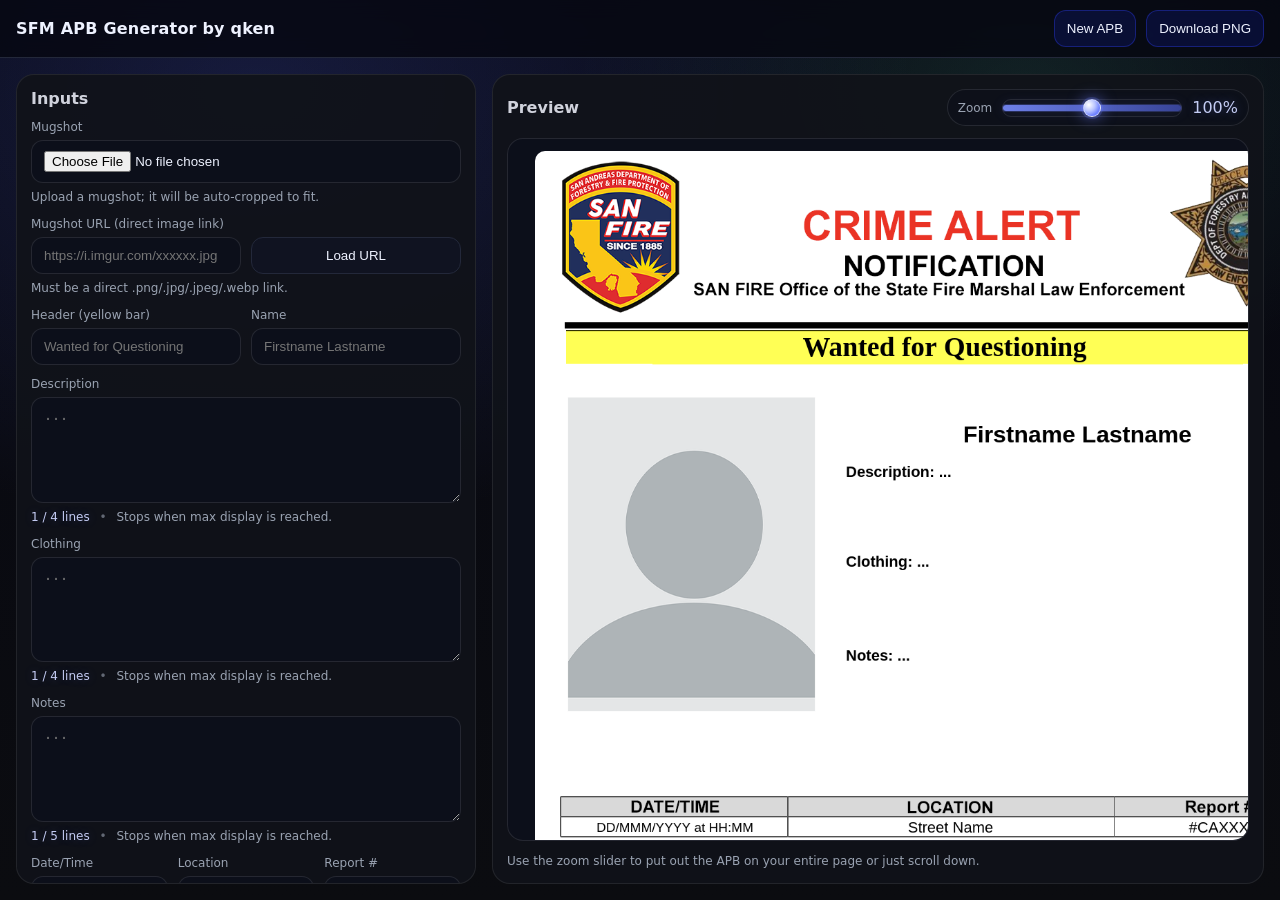
==== index.html @ f401be26 "Add files via upload" ====
<!-- index.html (FULL) — uses .previewViewport for its own scrollbar -->
<!doctype html>
<html lang="en">
<head>
  <meta charset="utf-8" />
  <meta name="viewport" content="width=device-width, initial-scale=1" />
  <title>SFM APB Generator</title>
  <script type="module" crossorigin src="./assets/index-BNcZcpfe.js"></script>
  <link rel="stylesheet" crossorigin href="./assets/index-CXbyHeMy.css">
</head>
<body>
  <header class="topbar">
    <div class="brand">SFM APB Generator
      <span class="credit">by qken</span>
    </div>
    <div class="actions">
      <button id="btnClear" class="btn">New APB</button>
      <button id="btnDownload" class="btn btn-primary">Download PNG</button>
    </div>
  </header>

  <div class="mobileTabs">
    <button class="tabBtn is-active" data-tab="inputs">Inputs</button>
    <button class="tabBtn" data-tab="preview">Preview</button>
  </div>

  <main class="grid">
    <section class="panel" id="panelInputs">
      <h2 style="margin-bottom:12px;">Inputs</h2>

      <div class="field">
        <label>Mugshot</label>
        <input id="mugshot" type="file" accept="image/*" />
        <div class="hint">Upload a mugshot; it will be auto-cropped to fit.</div>
      </div>

      <div class="field">
        <label>Mugshot URL (direct image link)</label>
        <div class="row2">
          <input id="mugshotUrl" type="url" placeholder="https://i.imgur.com/xxxxxx.jpg" />
          <button id="btnLoadMugshotUrl" class="btn" type="button">Load URL</button>
        </div>
        <div class="hint">Must be a direct .png/.jpg/.jpeg/.webp link.</div>
      </div>

      <div class="row2">
        <div class="field">
          <label>Header (yellow bar)</label>
          <input id="headerText" type="text" placeholder="Wanted for Questioning" />
        </div>
        <div class="field">
          <label>Name</label>
          <input id="name" type="text" placeholder="Firstname Lastname" />
        </div>
      </div>

      <div class="field">
        <label>Description</label>
        <textarea id="description" rows="5" placeholder="..."></textarea>
        <div class="hint">
          <span id="countDescription" class="counter">0 / 0 lines</span>
          <span class="dot">•</span>
          Stops when max display is reached.
        </div>
      </div>

      <div class="field">
        <label>Clothing</label>
        <textarea id="clothing" rows="5" placeholder="..."></textarea>
        <div class="hint">
          <span id="countClothing" class="counter">0 / 0 lines</span>
          <span class="dot">•</span>
          Stops when max display is reached.
        </div>
      </div>

      <div class="field">
        <label>Notes</label>
        <textarea id="notes" rows="5" placeholder="..."></textarea>
        <div class="hint">
          <span id="countNotes" class="counter">0 / 0 lines</span>
          <span class="dot">•</span>
          Stops when max display is reached.
        </div>
      </div>

      <div class="row3">
        <div class="field">
          <label>Date/Time</label>
          <input id="dateTime" type="text" placeholder="DD/MMM/YYYY at HH:MM" />
        </div>
        <div class="field">
          <label>Location</label>
          <input id="location" type="text" placeholder="Street Name" />
        </div>
        <div class="field">
          <label>Report #</label>
          <input id="reportNo" type="text" placeholder="#CAXXX" />
        </div>
      </div>

      <div class="field">
        <label>Summary paragraph</label>
        <textarea id="summary" rows="6" placeholder="..."></textarea>
      </div>

      <div class="field">
        <label>Contact line</label>
        <input id="contactLine" type="text" placeholder="Contact Deputy Fire Marshal Firstname Lastname at: address@fire.sa.gov" />
      </div>

      <div class="row3">
        <div class="field">
          <label>Prepared by</label>
          <input id="preparedBy" type="text" placeholder="DFM#XXXXXX" />
        </div>
        <div class="field">
          <label>Footer date</label>
          <input id="footerDate" type="text" placeholder="DD/MMM/YYYY" />
        </div>
        <div class="field">
          <label>Footer report #</label>
          <input id="footerReport" type="text" placeholder="XXXX" />
        </div>
      </div>
    </section>

    <section class="preview" id="panelPreview">
      <div class="previewHead">
        <h2>Preview</h2>
        <div class="zoomWrap">
          <span class="zoomLabelStatic">Zoom</span>
          <input id="zoom" type="range" min="40" max="160" step="5" value="100" />
          <span id="zoomLabel" class="zoomLabel">100%</span>
        </div>
      </div>

      <!-- ✅ Separate scrollable viewport for the canvas -->
      <div class="previewViewport" id="canvasWrap" aria-label="Preview viewport (scroll to pan)">
        <div class="stage" id="stage">
          <canvas id="canvas" width="1187" height="1593"></canvas>
        </div>
      </div>

      <div class="hint">Use the zoom slider to put out the APB on your entire page or just scroll down.</div>
    </section>
  </main>
</body>
</html>
---- assets/index-CXbyHeMy.css ----
*{box-sizing:border-box}:root{--bg:#0b0c10;--panel:#11131aeb;--muted:#9aa3b2;--text:#eef2ff;--border:#23283a;--radius:18px;--radius-sm:12px;--gap:16px;--pad:14px;--topbar-h:58px;--viewer-base:820px}html,body{height:100%}body{color:var(--text);background:radial-gradient(1200px 800px at 20% 10%,#5a6eff2e,#0000 55%),radial-gradient(900px 600px at 80% 10%,#6effc81a,#0000 50%),linear-gradient(#070812,#0b0c10);margin:0;font-family:system-ui,-apple-system,Segoe UI,Roboto,Helvetica,Arial,sans-serif}.topbar{z-index:10;border-bottom:1px solid var(--border);-webkit-backdrop-filter:blur(10px);backdrop-filter:blur(10px);height:var(--topbar-h);background:#070812d1;justify-content:space-between;align-items:center;padding:12px 16px;display:flex;position:sticky;top:0}.brand{letter-spacing:.2px;font-weight:800}.actions{gap:10px;display:flex}.btn{border:1px solid var(--border);color:var(--text);cursor:pointer;-webkit-user-select:none;user-select:none;background:#101322e6;border-radius:12px;padding:10px 12px;transition:transform 80ms,background .15s,border-color .15s,box-shadow .15s}.btn:hover{border-color:#6e7eff59;transform:translateY(-1px);box-shadow:0 0 0 3px #6e7eff1a}.btn-primary{background:#1b2bff24;border-color:#3344ff59}.mobileTabs{gap:10px;padding:12px 16px 0;display:none}.tabBtn{border:1px solid var(--border);color:var(--text);cursor:pointer;background:#1013228c;border-radius:999px;flex:1;padding:10px 12px;font-weight:700}.tabBtn.is-active{border-color:#6e7eff73;box-shadow:0 0 0 3px #6e7eff1f}.grid{gap:var(--gap);padding:var(--gap);grid-template-columns:minmax(320px,460px) minmax(0,1fr);align-items:start;display:grid}.panel,.preview{background:var(--panel);border-radius:var(--radius);padding:var(--pad);border:1px solid #ffffff14;min-width:0}.panel{top:calc(var(--topbar-h) + var(--gap));max-height:calc(100vh - var(--topbar-h) - (var(--gap)*2));position:sticky;overflow:auto}h2{color:#f2f5ffd9;margin:0;font-size:16px}.field{flex-direction:column;gap:6px;margin-bottom:12px;display:flex}label{color:var(--muted);font-size:12px}input,textarea{border-radius:var(--radius-sm);width:100%;color:var(--text);background:#0c0f1a;border:1px solid #ffffff1a;outline:none;padding:10px 12px;transition:border-color .15s,box-shadow .15s}input:focus,textarea:focus{border-color:#6e7eff8c;box-shadow:0 0 0 3px #6e7eff1f}textarea{resize:vertical;min-height:96px;line-height:1.25}.row2{grid-template-columns:1fr 1fr;gap:10px;display:grid}.row3{grid-template-columns:1fr 1fr 1fr;gap:10px;display:grid}.hint{color:var(--muted);font-size:12px;line-height:1.35}.counter{font-variant-numeric:tabular-nums;color:#cdd6fff2;text-shadow:0 0 10px #6e7eff40}.dot{opacity:.6;margin:0 6px}.preview{top:calc(var(--topbar-h) + var(--gap));height:calc(100vh - var(--topbar-h) - (var(--gap)*2));flex-direction:column;gap:12px;display:flex;position:sticky;overflow:hidden}.previewHead{justify-content:space-between;align-items:center;gap:12px;display:flex}.zoomWrap{background:#0c0f1a8c;border:1px solid #ffffff1a;border-radius:999px;align-items:center;gap:10px;padding:8px 10px;display:flex}.zoomLabelStatic{color:var(--muted);font-size:12px}.zoomLabel{font-variant-numeric:tabular-nums;color:#cdd6fff2;text-shadow:0 0 10px #6e7eff59;text-align:right;min-width:44px}#zoom{appearance:none;background:0 0;width:180px;height:18px;margin:0;padding:0}#zoom::-webkit-slider-runnable-track{background:linear-gradient(90deg,#788cffe6,#5a6eff8c);border-radius:999px;height:6px;box-shadow:0 0 0 1px #6e7eff40,0 0 14px #6e7eff33}#zoom::-moz-range-track{background:linear-gradient(90deg,#788cffe6,#5a6eff8c);border-radius:999px;height:6px;box-shadow:0 0 0 1px #6e7eff40,0 0 14px #6e7eff33}#zoom::-webkit-slider-thumb{appearance:none;background:radial-gradient(circle at 30% 30%,#fff,#b9c4ff 40%,#6f82ff 70%);border:1px solid #ffffff8c;border-radius:50%;width:18px;height:18px;margin-top:-6px;transition:transform .15s;box-shadow:0 0 0 2px #6e7eff38,0 0 16px #6e7effbf}#zoom::-webkit-slider-thumb:hover{transform:scale(1.1)}#zoom::-moz-range-thumb{background:radial-gradient(circle at 30% 30%,#fff,#b9c4ff 40%,#6f82ff 70%);border:1px solid #ffffff8c;border-radius:50%;width:18px;height:18px;box-shadow:0 0 0 2px #6e7eff38,0 0 16px #6e7effbf}.previewViewport{--zoom:1;overscroll-behavior:contain;scrollbar-gutter:stable both-edges;background:#0c0f1a;border:1px solid #ffffff1a;border-radius:16px;flex:1;min-height:240px;padding:12px;overflow:auto}.previewViewport .stage{width:max-content;margin:0 auto}.previewViewport canvas{width:calc(var(--viewer-base)*var(--zoom));border-radius:10px;height:auto;display:block}@media (max-width:1100px){.mobileTabs{display:flex}.grid{grid-template-columns:1fr;padding-top:10px}.panel{max-height:none;position:static;overflow:visible}.preview{height:auto;position:static;overflow:visible}.previewViewport{flex:none;height:70vh}}@media (max-width:620px){.row3,.row2{grid-template-columns:1fr}#zoom{width:140px}}.appFooter{text-align:center;color:#ffffff73;padding:12px 0 18px;font-size:12px}.appFooter strong{color:#cdd6ffd9}#btnClear{background:#1b2bff24;border-color:#3344ff59}#btnClear:hover{border-color:#ff787873;box-shadow:0 0 0 3px #ff78781f}
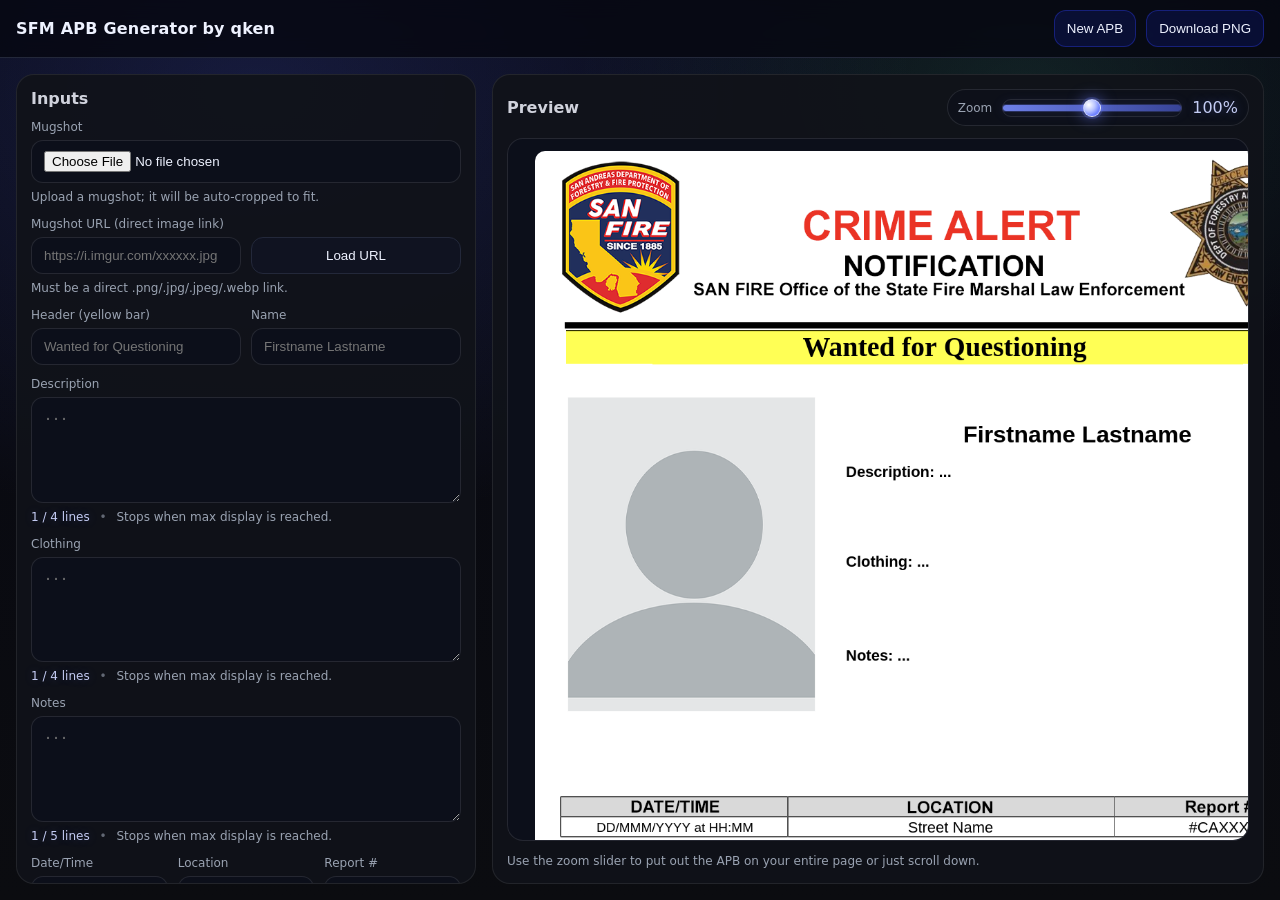
==== commit 6fb197ea: "Fixing template.png not loading" ====
--- a/index.html
+++ b/index.html
@@ -5,7 +5,7 @@
   <meta charset="utf-8" />
   <meta name="viewport" content="width=device-width, initial-scale=1" />
   <title>SFM APB Generator</title>
-  <script type="module" crossorigin src="./assets/index-BNcZcpfe.js"></script>
+  <script type="module" crossorigin src="./assets/index-57s3KS79.js"></script>
   <link rel="stylesheet" crossorigin href="./assets/index-CXbyHeMy.css">
 </head>
 <body>
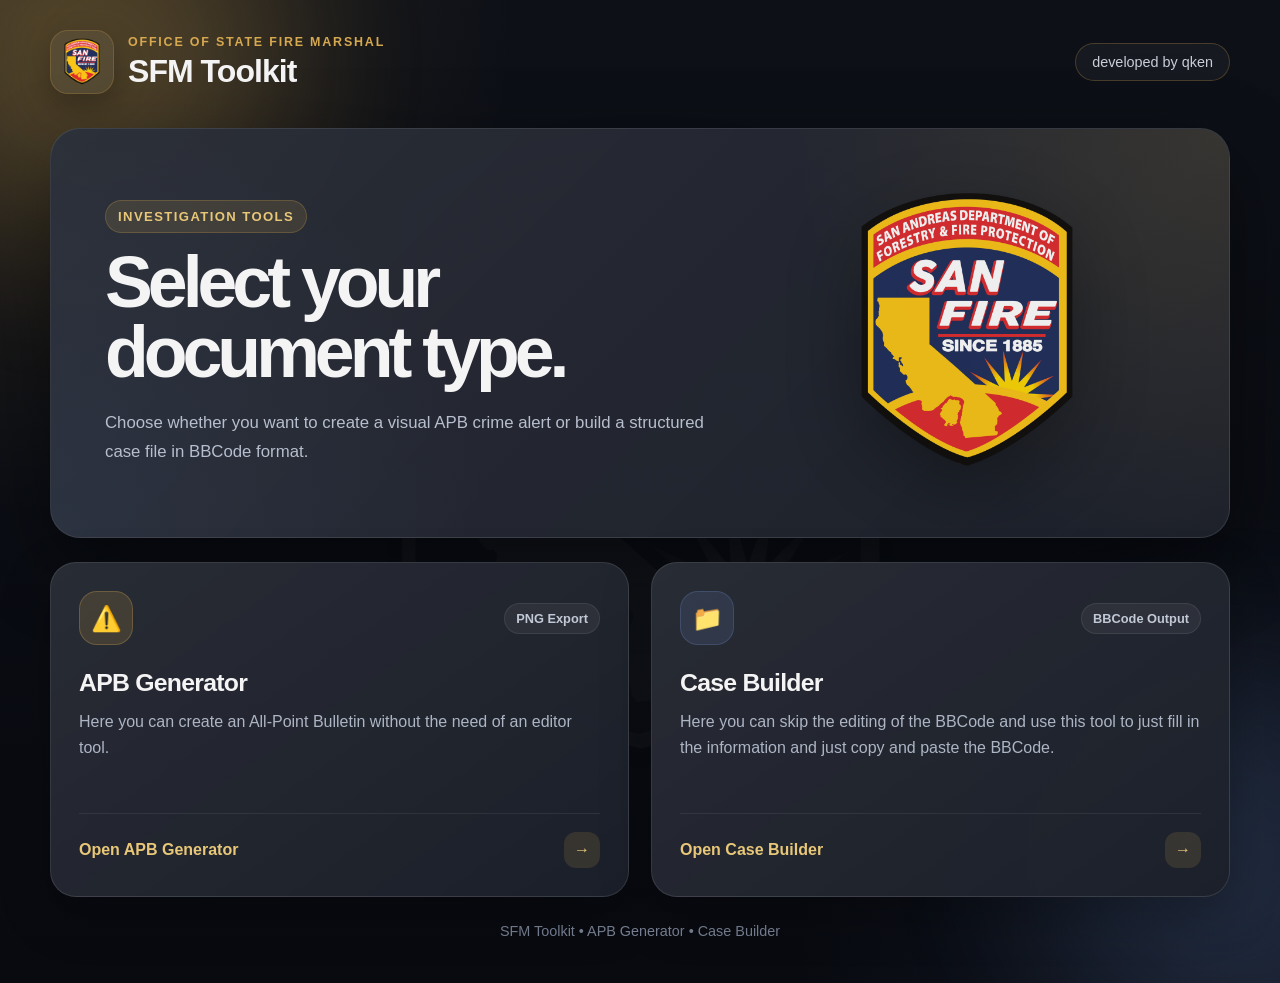
==== commit 0683d46f: "ToolKit" ====
--- a/index.html
+++ b/index.html
@@ -1,149 +1,178 @@
-<!-- index.html (FULL) — uses .previewViewport for its own scrollbar -->
-<!doctype html>
-<html lang="en">
-<head>
-  <meta charset="utf-8" />
-  <meta name="viewport" content="width=device-width, initial-scale=1" />
-  <title>SFM APB Generator</title>
-  <script type="module" crossorigin src="./assets/index-57s3KS79.js"></script>
-  <link rel="stylesheet" crossorigin href="./assets/index-CXbyHeMy.css">
-</head>
-<body>
-  <header class="topbar">
-    <div class="brand">SFM APB Generator
-      <span class="credit">by qken</span>
-    </div>
-    <div class="actions">
-      <button id="btnClear" class="btn">New APB</button>
-      <button id="btnDownload" class="btn btn-primary">Download PNG</button>
-    </div>
-  </header>
-
-  <div class="mobileTabs">
-    <button class="tabBtn is-active" data-tab="inputs">Inputs</button>
-    <button class="tabBtn" data-tab="preview">Preview</button>
-  </div>
-
-  <main class="grid">
-    <section class="panel" id="panelInputs">
-      <h2 style="margin-bottom:12px;">Inputs</h2>
-
-      <div class="field">
-        <label>Mugshot</label>
-        <input id="mugshot" type="file" accept="image/*" />
-        <div class="hint">Upload a mugshot; it will be auto-cropped to fit.</div>
-      </div>
-
-      <div class="field">
-        <label>Mugshot URL (direct image link)</label>
-        <div class="row2">
-          <input id="mugshotUrl" type="url" placeholder="https://i.imgur.com/xxxxxx.jpg" />
-          <button id="btnLoadMugshotUrl" class="btn" type="button">Load URL</button>
-        </div>
-        <div class="hint">Must be a direct .png/.jpg/.jpeg/.webp link.</div>
-      </div>
-
-      <div class="row2">
-        <div class="field">
-          <label>Header (yellow bar)</label>
-          <input id="headerText" type="text" placeholder="Wanted for Questioning" />
-        </div>
-        <div class="field">
-          <label>Name</label>
-          <input id="name" type="text" placeholder="Firstname Lastname" />
-        </div>
-      </div>
-
-      <div class="field">
-        <label>Description</label>
-        <textarea id="description" rows="5" placeholder="..."></textarea>
-        <div class="hint">
-          <span id="countDescription" class="counter">0 / 0 lines</span>
-          <span class="dot">•</span>
-          Stops when max display is reached.
-        </div>
-      </div>
-
-      <div class="field">
-        <label>Clothing</label>
-        <textarea id="clothing" rows="5" placeholder="..."></textarea>
-        <div class="hint">
-          <span id="countClothing" class="counter">0 / 0 lines</span>
-          <span class="dot">•</span>
-          Stops when max display is reached.
-        </div>
-      </div>
-
-      <div class="field">
-        <label>Notes</label>
-        <textarea id="notes" rows="5" placeholder="..."></textarea>
-        <div class="hint">
-          <span id="countNotes" class="counter">0 / 0 lines</span>
-          <span class="dot">•</span>
-          Stops when max display is reached.
-        </div>
-      </div>
-
-      <div class="row3">
-        <div class="field">
-          <label>Date/Time</label>
-          <input id="dateTime" type="text" placeholder="DD/MMM/YYYY at HH:MM" />
-        </div>
-        <div class="field">
-          <label>Location</label>
-          <input id="location" type="text" placeholder="Street Name" />
-        </div>
-        <div class="field">
-          <label>Report #</label>
-          <input id="reportNo" type="text" placeholder="#CAXXX" />
-        </div>
-      </div>
-
-      <div class="field">
-        <label>Summary paragraph</label>
-        <textarea id="summary" rows="6" placeholder="..."></textarea>
-      </div>
-
-      <div class="field">
-        <label>Contact line</label>
-        <input id="contactLine" type="text" placeholder="Contact Deputy Fire Marshal Firstname Lastname at: address@fire.sa.gov" />
-      </div>
-
-      <div class="row3">
-        <div class="field">
-          <label>Prepared by</label>
-          <input id="preparedBy" type="text" placeholder="DFM#XXXXXX" />
-        </div>
-        <div class="field">
-          <label>Footer date</label>
-          <input id="footerDate" type="text" placeholder="DD/MMM/YYYY" />
-        </div>
-        <div class="field">
-          <label>Footer report #</label>
-          <input id="footerReport" type="text" placeholder="XXXX" />
-        </div>
-      </div>
-    </section>
-
-    <section class="preview" id="panelPreview">
-      <div class="previewHead">
-        <h2>Preview</h2>
-        <div class="zoomWrap">
-          <span class="zoomLabelStatic">Zoom</span>
-          <input id="zoom" type="range" min="40" max="160" step="5" value="100" />
-          <span id="zoomLabel" class="zoomLabel">100%</span>
-        </div>
-      </div>
-
-      <!-- ✅ Separate scrollable viewport for the canvas -->
-      <div class="previewViewport" id="canvasWrap" aria-label="Preview viewport (scroll to pan)">
-        <div class="stage" id="stage">
-          <canvas id="canvas" width="1187" height="1593"></canvas>
-        </div>
-      </div>
-
-      <div class="hint">Use the zoom slider to put out the APB on your entire page or just scroll down.</div>
-    </section>
-  </main>
-</body>
-</html>
+<!DOCTYPE html>
+<html lang="en">
+<head>
+  <meta charset="UTF-8" />
+  <meta name="viewport" content="width=device-width, initial-scale=1.0" />
+
+  <title>SFM Toolkit</title>
+
+  <link rel="stylesheet" href="styles.css" />
+</head>
+
+<body class="home-page">
+
+  <!-- Background logo watermark -->
+  <img src="sanfire.png" alt="" class="home-logo-watermark" />
+
+  <div class="home-bg-glow glow-one"></div>
+  <div class="home-bg-glow glow-two"></div>
+
+  <main class="home-shell">
+
+    <nav class="home-nav">
+      <div class="brand-block">
+        <img src="sanfire.png" alt="San Fire Logo" class="brand-logo" />
+
+        <div>
+          <p class="brand-kicker">Office of State Fire Marshal</p>
+          <h1>SFM Toolkit</h1>
+        </div>
+      </div>
+
+      <div class="nav-pill">
+        developed by qken
+      </div>
+    </nav>
+
+    <section class="hero-card home-selector-card">
+
+      <div class="hero-content">
+        <p class="hero-label">Investigation Tools</p>
+
+        <h2>Select your document type.</h2>
+
+        <p class="hero-text">
+          Choose whether you want to create a visual APB crime alert or build a structured
+          case file in BBCode format.
+        </p>
+      </div>
+
+      <div class="home-logo-panel">
+        <img src="sanfire.png" alt="San Fire Logo" class="home-main-logo" />
+      </div>
+
+    </section>
+
+    <section class="tool-section">
+
+      <a href="apb.html" class="tool-card fancy-card">
+        <div class="tool-card-top">
+          <div class="tool-icon warning-icon">⚠️</div>
+          <span class="tool-tag">PNG Export</span>
+        </div>
+
+        <h3>APB Generator</h3>
+
+        <p>
+          Here you can create an All-Point Bulletin without the need of an editor tool.
+        </p>
+
+        <div class="tool-footer">
+          <span>Open APB Generator</span>
+          <span class="arrow">→</span>
+        </div>
+      </a>
+
+      <a href="#" id="openCaseTypeModal" class="tool-card fancy-card">
+        <div class="tool-card-top">
+          <div class="tool-icon case-icon">📁</div>
+          <span class="tool-tag">BBCode Output</span>
+        </div>
+
+        <h3>Case Builder</h3>
+
+        <p>
+          Here you can skip the editing of the BBCode and use this tool to just fill in the information and just copy and paste the BBCode.
+        </p>
+
+        <div class="tool-footer">
+          <span>Open Case Builder</span>
+          <span class="arrow">→</span>
+        </div>
+      </a>
+
+    </section>
+
+    <footer class="home-footer">
+      <p>SFM Toolkit • APB Generator • Case Builder</p>
+    </footer>
+
+  </main>
+<div id="caseTypeModal" class="case-modal" aria-hidden="true">
+  <div class="case-modal-backdrop"></div>
+
+  <div class="case-modal-card">
+    <div class="case-modal-header">
+      <div>
+        <p class="hero-label">Case Builder</p>
+        <h2>Select investigation type</h2>
+        <p>
+          Select the type of casefile you want to do. Fire Investigations are usually for buildings and so. Whereas Vehicle Fire Investigation
+          is only for vehicles.
+        </p>
+      </div>
+
+      <button id="closeCaseTypeModal" class="modal-close-btn" type="button">×</button>
+    </div>
+
+    <div class="case-type-grid">
+      <a href="case.html?type=vehicle" class="case-type-card">
+        <div class="case-type-icon">🚗</div>
+        <h3>Vehicle Fire Investigation</h3>
+        <p>
+          Vehicle Fire Investigation Template
+        </p>
+        <span>Continue →</span>
+      </a>
+
+      <a href="case.html?type=structure" class="case-type-card">
+        <div class="case-type-icon">🏢</div>
+        <h3>Fire Investigation</h3>
+        <p>
+          Fire Investigation Template
+        </p>
+        <span>Continue →</span>
+      </a>
+    </div>
+  </div>
+</div>
+
+  <script>
+    const openCaseTypeModal = document.getElementById("openCaseTypeModal");
+    const closeCaseTypeModal = document.getElementById("closeCaseTypeModal");
+    const caseTypeModal = document.getElementById("caseTypeModal");
+
+    function openModal() {
+      caseTypeModal.classList.add("is-open");
+      caseTypeModal.setAttribute("aria-hidden", "false");
+    }
+
+    function closeModal() {
+      caseTypeModal.classList.remove("is-open");
+      caseTypeModal.setAttribute("aria-hidden", "true");
+    }
+
+    openCaseTypeModal.addEventListener("click", function (event) {
+      event.preventDefault();
+      openModal();
+    });
+
+    closeCaseTypeModal.addEventListener("click", closeModal);
+
+    caseTypeModal.addEventListener("click", function (event) {
+      if (
+        event.target.classList.contains("case-modal-backdrop") ||
+        event.target === caseTypeModal
+      ) {
+        closeModal();
+      }
+    });
+
+    document.addEventListener("keydown", function (event) {
+      if (event.key === "Escape") {
+        closeModal();
+      }
+    });
+  </script>
+</body>
+</html>
--- a/styles.css
+++ b/styles.css
@@ -0,0 +1,2029 @@
+/* =========================================================
+   SFM TOOLKIT - FULL THEME
+   Home Page + APB Generator + Case Builder
+========================================================= */
+
+/* -----------------------------
+   GLOBAL RESET / THEME
+----------------------------- */
+
+* {
+  box-sizing: border-box;
+}
+
+:root {
+  --bg: #0d1017;
+  --bg-dark: #080a10;
+  --bg-soft: #111620;
+
+  --panel: rgba(21, 25, 36, 0.96);
+  --panel-soft: rgba(255, 255, 255, 0.055);
+  --panel-hover: rgba(255, 255, 255, 0.085);
+
+  --gold: #d6a84f;
+  --gold-light: #e8c778;
+  --gold-dark: #8f6929;
+
+  --blue: #536d9c;
+
+  --text: #f4f4f5;
+  --muted: #aeb6c7;
+  --muted-dark: #798294;
+
+  --border: rgba(255, 255, 255, 0.105);
+  --border-strong: rgba(255, 255, 255, 0.16);
+
+  --danger: #ff7a7a;
+  --danger-soft: rgba(255, 122, 122, 0.09);
+
+  --radius-xl: 30px;
+  --radius-lg: 24px;
+  --radius-md: 18px;
+  --radius-sm: 14px;
+
+  --topbar-h: 76px;
+  --viewer-base: 820px;
+}
+
+html,
+body {
+  min-height: 100%;
+}
+
+body {
+  margin: 0;
+  font-family: Arial, Helvetica, sans-serif;
+  background:
+    radial-gradient(circle at top left, rgba(214, 168, 79, 0.16), transparent 32%),
+    radial-gradient(circle at bottom right, rgba(83, 109, 156, 0.14), transparent 30%),
+    linear-gradient(180deg, var(--bg), var(--bg-dark));
+  color: var(--text);
+  overflow-x: hidden;
+}
+
+a {
+  color: inherit;
+}
+
+button,
+input,
+textarea,
+select {
+  font-family: inherit;
+}
+
+/* -----------------------------
+   SHARED BUTTONS
+----------------------------- */
+
+.btn,
+.primary-btn,
+.secondary-btn {
+  display: inline-flex;
+  align-items: center;
+  justify-content: center;
+  min-height: 42px;
+  padding: 0 16px;
+  border-radius: var(--radius-sm);
+  border: 1px solid var(--border);
+  background: rgba(255, 255, 255, 0.055);
+  color: var(--text);
+  font-size: 0.92rem;
+  font-weight: 800;
+  text-decoration: none;
+  cursor: pointer;
+  user-select: none;
+  white-space: nowrap;
+  transition:
+    transform 0.18s ease,
+    background 0.18s ease,
+    border-color 0.18s ease,
+    box-shadow 0.18s ease;
+}
+
+.btn:hover,
+.primary-btn:hover,
+.secondary-btn:hover {
+  transform: translateY(-2px);
+  border-color: rgba(214, 168, 79, 0.42);
+  box-shadow: 0 12px 28px rgba(0, 0, 0, 0.28);
+}
+
+.btn-primary,
+.primary-btn {
+  background: linear-gradient(135deg, var(--gold), #b9852f);
+  border-color: rgba(214, 168, 79, 0.55);
+  color: #10131a;
+  box-shadow: 0 14px 30px rgba(214, 168, 79, 0.2);
+}
+
+.btn-primary:hover,
+.primary-btn:hover {
+  box-shadow: 0 18px 38px rgba(214, 168, 79, 0.28);
+}
+
+.btn-home {
+  background: rgba(255, 255, 255, 0.045);
+  border-color: rgba(214, 168, 79, 0.22);
+  color: var(--gold-light);
+}
+
+.btn-home:hover {
+  background: rgba(214, 168, 79, 0.11);
+}
+
+.small-btn,
+.add-mini-btn {
+  min-height: 36px;
+  padding: 0 12px;
+  font-size: 0.82rem;
+}
+
+/* -----------------------------
+   SHARED FORM STYLES
+----------------------------- */
+
+.field {
+  display: flex;
+  flex-direction: column;
+  gap: 7px;
+  margin-bottom: 14px;
+}
+
+label {
+  color: var(--muted);
+  font-size: 0.78rem;
+  font-weight: 800;
+  text-transform: uppercase;
+  letter-spacing: 0.06em;
+}
+
+input,
+textarea,
+select {
+  width: 100%;
+  padding: 12px 13px;
+  border-radius: var(--radius-sm);
+  border: 1px solid rgba(255, 255, 255, 0.105);
+  background: rgba(8, 10, 16, 0.72);
+  color: var(--text);
+  outline: none;
+  font-size: 0.95rem;
+  transition:
+    border-color 0.16s ease,
+    box-shadow 0.16s ease,
+    background 0.16s ease;
+}
+
+input::placeholder,
+textarea::placeholder {
+  color: rgba(174, 182, 199, 0.45);
+}
+
+input:focus,
+textarea:focus,
+select:focus {
+  border-color: rgba(214, 168, 79, 0.55);
+  background: rgba(8, 10, 16, 0.92);
+  box-shadow: 0 0 0 3px rgba(214, 168, 79, 0.11);
+}
+
+textarea {
+  min-height: 110px;
+  resize: vertical;
+  line-height: 1.5;
+}
+
+/* Nice dropdowns */
+
+select {
+  appearance: none;
+  -webkit-appearance: none;
+  cursor: pointer;
+  padding-right: 44px;
+  background:
+    linear-gradient(45deg, transparent 50%, var(--gold-light) 50%),
+    linear-gradient(135deg, var(--gold-light) 50%, transparent 50%),
+    rgba(8, 10, 16, 0.72);
+  background-position:
+    calc(100% - 19px) 50%,
+    calc(100% - 14px) 50%,
+    0 0;
+  background-size:
+    5px 5px,
+    5px 5px,
+    100% 100%;
+  background-repeat: no-repeat;
+}
+
+select:hover {
+  border-color: rgba(214, 168, 79, 0.34);
+}
+
+select option {
+  background: #111620;
+  color: #f4f4f5;
+}
+
+input[type="file"] {
+  cursor: pointer;
+}
+
+input[type="file"]::file-selector-button {
+  margin-right: 12px;
+  padding: 8px 11px;
+  border: 0;
+  border-radius: 10px;
+  background: linear-gradient(135deg, var(--gold), #b9852f);
+  color: #11131a;
+  font-weight: 900;
+  cursor: pointer;
+}
+
+.hint {
+  margin: 3px 0 0;
+  color: var(--muted-dark);
+  font-size: 0.8rem;
+  line-height: 1.45;
+}
+
+.hint b {
+  color: var(--gold-light);
+}
+
+.counter {
+  color: var(--gold-light);
+  font-variant-numeric: tabular-nums;
+  font-weight: 800;
+}
+
+.dot {
+  margin: 0 6px;
+  opacity: 0.55;
+}
+
+.row2,
+.row3,
+.case-row2 {
+  display: grid;
+  gap: 12px;
+}
+
+.row2,
+.case-row2 {
+  grid-template-columns: 1fr 1fr;
+}
+
+.row3 {
+  grid-template-columns: repeat(3, 1fr);
+}
+
+/* -----------------------------
+   SHARED BACKGROUND LOGO / GLOWS
+----------------------------- */
+
+.home-logo-watermark {
+  position: fixed;
+  top: 50%;
+  left: 50%;
+  width: min(720px, 82vw);
+  transform: translate(-50%, -50%);
+  opacity: 0.035;
+  filter: grayscale(100%);
+  pointer-events: none;
+  user-select: none;
+  z-index: 0;
+}
+
+.home-bg-glow {
+  position: fixed;
+  width: 360px;
+  height: 360px;
+  border-radius: 50%;
+  filter: blur(80px);
+  opacity: 0.24;
+  pointer-events: none;
+  z-index: 0;
+}
+
+.glow-one {
+  top: -120px;
+  left: -80px;
+  background: var(--gold);
+}
+
+.glow-two {
+  right: -120px;
+  bottom: -130px;
+  background: var(--blue);
+}
+
+/* =========================================================
+   HOME PAGE
+========================================================= */
+
+.home-page {
+  position: relative;
+  min-height: 100vh;
+}
+
+.home-shell {
+  position: relative;
+  z-index: 1;
+  width: min(1180px, calc(100% - 40px));
+  margin: 0 auto;
+  padding: 30px 0;
+}
+
+/* Home nav */
+
+.home-nav {
+  display: flex;
+  align-items: center;
+  justify-content: space-between;
+  margin-bottom: 34px;
+  gap: 18px;
+}
+
+.brand-block {
+  display: flex;
+  align-items: center;
+  gap: 14px;
+}
+
+.brand-logo {
+  width: 64px;
+  height: 64px;
+  object-fit: contain;
+  border-radius: 18px;
+  padding: 6px;
+  background: rgba(255, 255, 255, 0.055);
+  border: 1px solid rgba(214, 168, 79, 0.22);
+  box-shadow: 0 12px 30px rgba(0, 0, 0, 0.28);
+}
+
+.brand-kicker {
+  margin: 0 0 4px;
+  color: var(--gold);
+  font-size: 0.78rem;
+  font-weight: 800;
+  text-transform: uppercase;
+  letter-spacing: 1.8px;
+}
+
+.home-nav h1 {
+  margin: 0;
+  font-size: clamp(1.45rem, 2.5vw, 2rem);
+  letter-spacing: -0.03em;
+}
+
+.nav-pill {
+  padding: 10px 16px;
+  border: 1px solid rgba(214, 168, 79, 0.26);
+  border-radius: 999px;
+  background: rgba(255, 255, 255, 0.045);
+  color: #c9ced8;
+  font-size: 0.9rem;
+  backdrop-filter: blur(14px);
+}
+
+/* Home hero */
+
+.hero-card {
+  display: grid;
+  grid-template-columns: 1.2fr 0.8fr;
+  gap: 28px;
+  align-items: center;
+  padding: clamp(26px, 5vw, 54px);
+  border-radius: var(--radius-xl);
+  background:
+    linear-gradient(135deg, rgba(255, 255, 255, 0.095), rgba(255, 255, 255, 0.035)),
+    rgba(21, 25, 36, 0.96);
+  border: 1px solid var(--border);
+  box-shadow: 0 28px 80px rgba(0, 0, 0, 0.42);
+  overflow: hidden;
+  position: relative;
+}
+
+.home-selector-card::before {
+  content: "";
+  position: absolute;
+  inset: 0;
+  background:
+    radial-gradient(circle at top right, rgba(214, 168, 79, 0.13), transparent 35%),
+    radial-gradient(circle at bottom left, rgba(83, 109, 156, 0.13), transparent 35%);
+  pointer-events: none;
+}
+
+.hero-content,
+.home-logo-panel {
+  position: relative;
+  z-index: 1;
+}
+
+.hero-label {
+  display: inline-flex;
+  margin: 0 0 14px;
+  padding: 8px 12px;
+  border-radius: 999px;
+  background: rgba(214, 168, 79, 0.14);
+  color: var(--gold-light);
+  border: 1px solid rgba(214, 168, 79, 0.24);
+  font-size: 0.82rem;
+  font-weight: 800;
+  text-transform: uppercase;
+  letter-spacing: 1.4px;
+}
+
+.hero-content h2 {
+  max-width: 720px;
+  margin: 0;
+  font-size: clamp(2.3rem, 5.6vw, 4.8rem);
+  line-height: 0.98;
+  letter-spacing: -0.07em;
+}
+
+.hero-text {
+  max-width: 660px;
+  margin: 22px 0 0;
+  color: #b7becd;
+  font-size: 1.05rem;
+  line-height: 1.7;
+}
+
+.home-logo-panel {
+  display: flex;
+  justify-content: center;
+  align-items: center;
+}
+
+.home-main-logo {
+  width: min(300px, 70vw);
+  height: auto;
+  object-fit: contain;
+  opacity: 0.92;
+  filter: drop-shadow(0 24px 40px rgba(0, 0, 0, 0.35));
+}
+
+/* Home cards */
+
+.tool-section {
+  display: grid;
+  grid-template-columns: repeat(2, 1fr);
+  gap: 22px;
+  margin-top: 24px;
+}
+
+.tool-card {
+  color: inherit;
+  text-decoration: none;
+}
+
+.fancy-card {
+  position: relative;
+  padding: 28px;
+  border-radius: 26px;
+  background:
+    linear-gradient(145deg, rgba(255, 255, 255, 0.085), rgba(255, 255, 255, 0.032)),
+    rgba(21, 25, 36, 0.96);
+  border: 1px solid var(--border);
+  box-shadow: 0 18px 50px rgba(0, 0, 0, 0.26);
+  overflow: hidden;
+  transition: 0.2s ease;
+}
+
+.fancy-card::before {
+  content: "";
+  position: absolute;
+  inset: 0;
+  background: radial-gradient(circle at top right, rgba(214, 168, 79, 0.14), transparent 34%);
+  opacity: 0;
+  transition: 0.2s ease;
+}
+
+.fancy-card:hover {
+  transform: translateY(-6px);
+  border-color: rgba(214, 168, 79, 0.35);
+  box-shadow: 0 26px 70px rgba(0, 0, 0, 0.34);
+}
+
+.fancy-card:hover::before {
+  opacity: 1;
+}
+
+.tool-card-top,
+.tool-footer,
+.tool-card h3,
+.tool-card p {
+  position: relative;
+  z-index: 1;
+}
+
+.tool-card-top {
+  display: flex;
+  align-items: center;
+  justify-content: space-between;
+  margin-bottom: 24px;
+}
+
+.tool-icon {
+  width: 54px;
+  height: 54px;
+  display: grid;
+  place-items: center;
+  border-radius: 18px;
+  font-size: 1.55rem;
+}
+
+.warning-icon {
+  background: rgba(214, 168, 79, 0.16);
+  border: 1px solid rgba(214, 168, 79, 0.28);
+}
+
+.case-icon {
+  background: rgba(105, 132, 190, 0.16);
+  border: 1px solid rgba(105, 132, 190, 0.28);
+}
+
+.tool-tag {
+  padding: 7px 11px;
+  border-radius: 999px;
+  background: rgba(255, 255, 255, 0.055);
+  border: 1px solid rgba(255, 255, 255, 0.08);
+  color: #c1c8d6;
+  font-size: 0.8rem;
+  font-weight: 800;
+}
+
+.tool-card h3 {
+  margin: 0 0 12px;
+  font-size: 1.55rem;
+  letter-spacing: -0.03em;
+}
+
+.tool-card p {
+  min-height: 78px;
+  margin: 0;
+  color: #adb5c5;
+  line-height: 1.65;
+}
+
+.tool-footer {
+  display: flex;
+  align-items: center;
+  justify-content: space-between;
+  margin-top: 26px;
+  padding-top: 18px;
+  border-top: 1px solid rgba(255, 255, 255, 0.075);
+  color: var(--gold-light);
+  font-weight: 800;
+}
+
+.arrow {
+  width: 36px;
+  height: 36px;
+  display: grid;
+  place-items: center;
+  border-radius: 12px;
+  background: rgba(214, 168, 79, 0.14);
+  transition: 0.2s ease;
+}
+
+.fancy-card:hover .arrow {
+  transform: translateX(4px);
+  background: rgba(214, 168, 79, 0.22);
+}
+
+.home-footer,
+.appFooter {
+  margin-top: 26px;
+  text-align: center;
+  color: var(--muted-dark);
+  font-size: 0.9rem;
+}
+
+/* =========================================================
+   CASE TYPE MODAL
+========================================================= */
+
+.case-modal {
+  position: fixed;
+  inset: 0;
+  z-index: 100;
+  display: none;
+  place-items: center;
+  padding: 24px;
+}
+
+.case-modal.is-open {
+  display: grid;
+}
+
+.case-modal-backdrop {
+  position: absolute;
+  inset: 0;
+  background: rgba(4, 6, 10, 0.72);
+  backdrop-filter: blur(12px);
+}
+
+.case-modal-card {
+  position: relative;
+  z-index: 1;
+  width: min(860px, 100%);
+  padding: 26px;
+  border-radius: 28px;
+  background:
+    linear-gradient(145deg, rgba(255, 255, 255, 0.095), rgba(255, 255, 255, 0.035)),
+    rgba(21, 25, 36, 0.98);
+  border: 1px solid rgba(255, 255, 255, 0.13);
+  box-shadow: 0 30px 90px rgba(0, 0, 0, 0.55);
+  animation: modalIn 0.18s ease-out;
+}
+
+@keyframes modalIn {
+  from {
+    opacity: 0;
+    transform: translateY(16px) scale(0.98);
+  }
+
+  to {
+    opacity: 1;
+    transform: translateY(0) scale(1);
+  }
+}
+
+.case-modal-header {
+  display: flex;
+  justify-content: space-between;
+  gap: 20px;
+  margin-bottom: 22px;
+}
+
+.case-modal-header h2 {
+  margin: 0;
+  font-size: clamp(1.7rem, 4vw, 2.7rem);
+  letter-spacing: -0.06em;
+}
+
+.case-modal-header p {
+  max-width: 680px;
+  margin: 12px 0 0;
+  color: var(--muted);
+  line-height: 1.6;
+}
+
+.modal-close-btn {
+  width: 42px;
+  height: 42px;
+  flex: 0 0 auto;
+  border-radius: 14px;
+  border: 1px solid rgba(255, 255, 255, 0.12);
+  background: rgba(255, 255, 255, 0.055);
+  color: var(--text);
+  font-size: 1.6rem;
+  cursor: pointer;
+  transition: 0.18s ease;
+}
+
+.modal-close-btn:hover {
+  border-color: rgba(214, 168, 79, 0.4);
+  background: rgba(214, 168, 79, 0.12);
+}
+
+/* Compact, nicer modal options */
+
+.case-type-grid {
+  display: grid;
+  grid-template-columns: repeat(2, minmax(0, 1fr));
+  gap: 14px;
+}
+
+.case-type-card {
+  display: grid;
+  grid-template-columns: auto 1fr auto;
+  align-items: center;
+  gap: 14px;
+  min-height: 112px;
+  padding: 16px;
+  border-radius: 20px;
+  text-decoration: none;
+  color: var(--text);
+  background:
+    linear-gradient(145deg, rgba(255, 255, 255, 0.075), rgba(255, 255, 255, 0.025)),
+    rgba(8, 10, 16, 0.62);
+  border: 1px solid rgba(255, 255, 255, 0.095);
+  transition: 0.18s ease;
+}
+
+.case-type-card:hover {
+  transform: translateY(-4px);
+  border-color: rgba(214, 168, 79, 0.42);
+  background:
+    radial-gradient(circle at top right, rgba(214, 168, 79, 0.13), transparent 34%),
+    rgba(8, 10, 16, 0.72);
+  box-shadow: 0 18px 46px rgba(0, 0, 0, 0.38);
+}
+
+.case-type-icon {
+  width: 46px;
+  height: 46px;
+  display: grid;
+  place-items: center;
+  border-radius: 15px;
+  background: rgba(214, 168, 79, 0.14);
+  border: 1px solid rgba(214, 168, 79, 0.28);
+  font-size: 1.35rem;
+}
+
+.case-type-card h3 {
+  margin: 0 0 5px;
+  font-size: 1.05rem;
+  letter-spacing: -0.03em;
+}
+
+.case-type-card p {
+  margin: 0;
+  color: var(--muted);
+  font-size: 0.84rem;
+  line-height: 1.45;
+}
+
+.case-type-card span {
+  width: 34px;
+  height: 34px;
+  display: grid;
+  place-items: center;
+  border-radius: 12px;
+  background: rgba(214, 168, 79, 0.13);
+  color: var(--gold-light);
+  font-size: 0;
+  font-weight: 900;
+}
+
+.case-type-card span::before {
+  content: "→";
+  font-size: 1rem;
+}
+
+/* =========================================================
+   SHARED APP TOPBAR
+========================================================= */
+
+.topbar {
+  position: sticky;
+  top: 0;
+  z-index: 20;
+  min-height: var(--topbar-h);
+  display: flex;
+  align-items: center;
+  justify-content: space-between;
+  gap: 18px;
+  padding: 12px 18px;
+  border-bottom: 1px solid rgba(255, 255, 255, 0.085);
+  background: rgba(8, 10, 16, 0.78);
+  backdrop-filter: blur(16px);
+  box-shadow: 0 16px 40px rgba(0, 0, 0, 0.28);
+}
+
+.app-topbar::before {
+  content: "";
+  position: absolute;
+  inset: 0;
+  background:
+    radial-gradient(circle at left, rgba(214, 168, 79, 0.11), transparent 34%),
+    radial-gradient(circle at right, rgba(83, 109, 156, 0.09), transparent 32%);
+  pointer-events: none;
+}
+
+.brand {
+  position: relative;
+  z-index: 1;
+  font-weight: 900;
+  letter-spacing: -0.02em;
+}
+
+.brand-with-logo {
+  display: flex;
+  align-items: center;
+  gap: 12px;
+}
+
+.topbar-logo {
+  width: 50px;
+  height: 50px;
+  object-fit: contain;
+  border-radius: 16px;
+  padding: 5px;
+  background: rgba(255, 255, 255, 0.055);
+  border: 1px solid rgba(214, 168, 79, 0.24);
+}
+
+.brand-main {
+  display: block;
+  font-size: 1.05rem;
+}
+
+.credit {
+  display: block;
+  margin-top: 3px;
+  color: var(--muted-dark);
+  font-size: 0.75rem;
+  font-weight: 700;
+  letter-spacing: 0;
+}
+
+.actions {
+  position: relative;
+  z-index: 1;
+  display: flex;
+  align-items: center;
+  gap: 10px;
+}
+
+/* =========================================================
+   APB GENERATOR
+========================================================= */
+
+.apb-page {
+  min-height: 100vh;
+}
+
+.mobileTabs {
+  display: none;
+  gap: 10px;
+  padding: 14px 16px 0;
+}
+
+.tabBtn {
+  flex: 1;
+  padding: 11px 14px;
+  border-radius: 999px;
+  border: 1px solid var(--border);
+  background: rgba(255, 255, 255, 0.055);
+  color: var(--text);
+  cursor: pointer;
+  font-weight: 800;
+  transition: 0.18s ease;
+}
+
+.tabBtn:hover {
+  border-color: rgba(214, 168, 79, 0.32);
+}
+
+.tabBtn.is-active {
+  border-color: rgba(214, 168, 79, 0.55);
+  background: rgba(214, 168, 79, 0.13);
+  color: var(--gold-light);
+  box-shadow: 0 0 0 3px rgba(214, 168, 79, 0.1);
+}
+
+.grid {
+  display: grid;
+  grid-template-columns: minmax(340px, 500px) minmax(0, 1fr);
+  gap: 18px;
+  padding: 18px;
+  align-items: start;
+}
+
+.panel,
+.preview {
+  min-width: 0;
+  border-radius: 26px;
+  background:
+    linear-gradient(145deg, rgba(255, 255, 255, 0.082), rgba(255, 255, 255, 0.028)),
+    rgba(21, 25, 36, 0.96);
+  border: 1px solid var(--border);
+  box-shadow: 0 18px 50px rgba(0, 0, 0, 0.28);
+}
+
+.panel {
+  position: sticky;
+  top: calc(var(--topbar-h) + 18px);
+  max-height: calc(100vh - var(--topbar-h) - 36px);
+  padding: 20px;
+  overflow: auto;
+}
+
+.preview {
+  position: sticky;
+  top: calc(var(--topbar-h) + 18px);
+  height: calc(100vh - var(--topbar-h) - 36px);
+  padding: 20px;
+  display: flex;
+  flex-direction: column;
+  gap: 14px;
+  overflow: hidden;
+}
+
+.panel h2,
+.preview h2 {
+  margin: 0;
+  font-size: 1.05rem;
+  color: #f1f3f8;
+  letter-spacing: -0.02em;
+}
+
+.panel > h2 {
+  display: flex;
+  align-items: center;
+  gap: 9px;
+}
+
+.panel > h2::before {
+  content: "";
+  width: 8px;
+  height: 24px;
+  border-radius: 999px;
+  background: linear-gradient(180deg, var(--gold), var(--gold-dark));
+}
+
+.previewHead {
+  display: flex;
+  align-items: center;
+  justify-content: space-between;
+  gap: 16px;
+}
+
+.zoomWrap {
+  display: flex;
+  align-items: center;
+  gap: 10px;
+  padding: 8px 10px;
+  border-radius: 999px;
+  border: 1px solid rgba(255, 255, 255, 0.105);
+  background: rgba(8, 10, 16, 0.45);
+}
+
+.zoomLabelStatic {
+  color: var(--muted);
+  font-size: 0.78rem;
+  font-weight: 800;
+}
+
+.zoomLabel {
+  min-width: 45px;
+  text-align: right;
+  color: var(--gold-light);
+  font-variant-numeric: tabular-nums;
+  font-size: 0.82rem;
+  font-weight: 900;
+}
+
+#zoom {
+  -webkit-appearance: none;
+  appearance: none;
+  width: 180px;
+  height: 18px;
+  padding: 0;
+  margin: 0;
+  background: transparent;
+}
+
+#zoom::-webkit-slider-runnable-track {
+  height: 6px;
+  border-radius: 999px;
+  background: linear-gradient(90deg, var(--gold), var(--gold-dark));
+  box-shadow: 0 0 0 1px rgba(214, 168, 79, 0.2), 0 0 14px rgba(214, 168, 79, 0.18);
+}
+
+#zoom::-moz-range-track {
+  height: 6px;
+  border-radius: 999px;
+  background: linear-gradient(90deg, var(--gold), var(--gold-dark));
+  box-shadow: 0 0 0 1px rgba(214, 168, 79, 0.2), 0 0 14px rgba(214, 168, 79, 0.18);
+}
+
+#zoom::-webkit-slider-thumb {
+  -webkit-appearance: none;
+  appearance: none;
+  width: 19px;
+  height: 19px;
+  margin-top: -6.5px;
+  border-radius: 50%;
+  background: radial-gradient(circle at 30% 30%, #fff, #f2d488 40%, #b9852f 75%);
+  border: 1px solid rgba(255, 255, 255, 0.58);
+  box-shadow: 0 0 0 3px rgba(214, 168, 79, 0.18), 0 0 18px rgba(214, 168, 79, 0.5);
+}
+
+#zoom::-moz-range-thumb {
+  width: 19px;
+  height: 19px;
+  border-radius: 50%;
+  background: radial-gradient(circle at 30% 30%, #fff, #f2d488 40%, #b9852f 75%);
+  border: 1px solid rgba(255, 255, 255, 0.58);
+  box-shadow: 0 0 0 3px rgba(214, 168, 79, 0.18), 0 0 18px rgba(214, 168, 79, 0.5);
+}
+
+.previewViewport {
+  flex: 1;
+  min-height: 260px;
+  overflow: auto;
+  padding: 14px;
+  border-radius: 18px;
+  border: 1px solid rgba(255, 255, 255, 0.105);
+  background:
+    linear-gradient(135deg, rgba(255, 255, 255, 0.045), transparent),
+    rgba(8, 10, 16, 0.62);
+  --zoom: 1;
+  overscroll-behavior: contain;
+  scrollbar-gutter: stable both-edges;
+}
+
+.previewViewport .stage {
+  width: max-content;
+  margin: 0 auto;
+}
+
+.previewViewport canvas {
+  display: block;
+  width: calc(var(--viewer-base) * var(--zoom));
+  height: auto;
+  border-radius: 12px;
+  box-shadow: 0 18px 60px rgba(0, 0, 0, 0.48);
+}
+
+/* =========================================================
+   CASE BUILDER - SMOOTHER FLOW
+========================================================= */
+
+.case-builder-page {
+  min-height: 100vh;
+}
+
+.case-flow-shell {
+  position: relative;
+  z-index: 1;
+  width: min(1120px, calc(100% - 36px));
+  margin: 0 auto;
+  padding: 24px 0 46px;
+}
+
+.case-flow-hero {
+  margin-bottom: 20px;
+  padding: clamp(24px, 4vw, 42px);
+  border-radius: 30px;
+  background:
+    linear-gradient(135deg, rgba(255, 255, 255, 0.095), rgba(255, 255, 255, 0.035)),
+    rgba(21, 25, 36, 0.96);
+  border: 1px solid var(--border);
+  box-shadow: 0 28px 80px rgba(0, 0, 0, 0.38);
+  overflow: hidden;
+}
+
+.case-flow-hero h1 {
+  margin: 0;
+  font-size: clamp(2rem, 5vw, 4.3rem);
+  line-height: 0.98;
+  letter-spacing: -0.07em;
+}
+
+.case-flow-hero p {
+  max-width: 760px;
+  color: var(--muted);
+  line-height: 1.65;
+}
+
+.workflow-steps {
+  display: grid;
+  grid-template-columns: repeat(4, 1fr);
+  gap: 10px;
+  margin-top: 24px;
+}
+
+.workflow-step {
+  display: flex;
+  align-items: center;
+  gap: 10px;
+  min-height: 58px;
+  padding: 12px;
+  border-radius: 18px;
+  background: rgba(8, 10, 16, 0.42);
+  border: 1px solid rgba(255, 255, 255, 0.085);
+  color: #c7cedc;
+  font-size: 0.88rem;
+  font-weight: 800;
+}
+
+.workflow-step span {
+  width: 30px;
+  height: 30px;
+  display: grid;
+  place-items: center;
+  flex: 0 0 auto;
+  border-radius: 11px;
+  background: rgba(214, 168, 79, 0.15);
+  border: 1px solid rgba(214, 168, 79, 0.28);
+  color: var(--gold-light);
+}
+
+.flow-card {
+  margin-top: 18px;
+  padding: clamp(18px, 3vw, 28px);
+  border-radius: 28px;
+  background:
+    linear-gradient(145deg, rgba(255, 255, 255, 0.082), rgba(255, 255, 255, 0.028)),
+    rgba(21, 25, 36, 0.96);
+  border: 1px solid var(--border);
+  box-shadow: 0 18px 50px rgba(0, 0, 0, 0.28);
+}
+
+.flow-card-head {
+  margin-bottom: 22px;
+  padding-bottom: 18px;
+  border-bottom: 1px solid rgba(255, 255, 255, 0.075);
+}
+
+.step-kicker {
+  margin: 0 0 8px;
+  color: var(--gold-light);
+  font-size: 0.78rem;
+  font-weight: 900;
+  text-transform: uppercase;
+  letter-spacing: 0.14em;
+}
+
+.flow-card h2 {
+  margin: 0;
+  font-size: 1.35rem;
+  letter-spacing: -0.03em;
+}
+
+.flow-card-head p {
+  margin: 10px 0 0;
+  color: var(--muted);
+  line-height: 1.6;
+}
+
+.large-textarea {
+  min-height: 260px;
+}
+
+.soft-divider {
+  height: 1px;
+  margin: 24px 0;
+  background: rgba(255, 255, 255, 0.085);
+}
+
+.section-title-row {
+  display: flex;
+  align-items: center;
+  justify-content: space-between;
+  gap: 14px;
+  margin-bottom: 12px;
+}
+
+.section-title-row h2 {
+  margin: 0 0 5px;
+}
+
+.generate-row {
+  display: flex;
+  justify-content: flex-end;
+  margin: 24px 0 16px;
+}
+
+.output-block {
+  margin-top: 18px;
+  border-radius: 22px;
+  background: rgba(8, 10, 16, 0.42);
+  border: 1px solid rgba(255, 255, 255, 0.085);
+  overflow: hidden;
+}
+
+.output-head {
+  display: flex;
+  justify-content: space-between;
+  align-items: flex-start;
+  gap: 14px;
+  padding: 16px;
+  border-bottom: 1px solid rgba(255, 255, 255, 0.075);
+}
+
+.clean-output-head {
+  align-items: center;
+}
+
+.output-head h2 {
+  margin: 0;
+  font-size: 1rem;
+  letter-spacing: -0.02em;
+}
+
+.output-head p {
+  margin: 5px 0 0;
+  color: var(--muted-dark);
+  font-size: 0.84rem;
+}
+
+.output-actions {
+  display: flex;
+  gap: 10px;
+  flex-wrap: wrap;
+}
+
+.bbcode-output {
+  width: 100%;
+  min-height: 230px;
+  display: block;
+  border: 0;
+  border-radius: 0;
+  resize: vertical;
+  font-family: Consolas, Monaco, "Courier New", monospace;
+  font-size: 0.82rem;
+  line-height: 1.45;
+  background: rgba(4, 6, 10, 0.78);
+  color: #e7eaf2;
+  padding: 16px;
+}
+
+.bbcode-output:focus {
+  box-shadow: none;
+  border: 0;
+}
+
+.smoother-output {
+  min-height: 230px;
+}
+
+.casefile-preview {
+  min-height: 420px;
+}
+
+.copy-status {
+  min-height: 22px;
+  margin: 12px 0 0;
+  text-align: center;
+  color: var(--gold-light);
+  font-size: 0.9rem;
+  font-weight: 800;
+}
+
+/* Dynamic cards */
+
+.dynamic-list {
+  display: grid;
+  gap: 14px;
+  margin-top: 14px;
+}
+
+.dynamic-card {
+  padding: 16px;
+  border-radius: 18px;
+  background:
+    linear-gradient(145deg, rgba(255, 255, 255, 0.055), rgba(255, 255, 255, 0.02)),
+    rgba(8, 10, 16, 0.58);
+  border: 1px solid rgba(255, 255, 255, 0.085);
+}
+
+.dynamic-card-header {
+  display: flex;
+  align-items: center;
+  justify-content: space-between;
+  gap: 14px;
+  margin-bottom: 14px;
+}
+
+.dynamic-card-header h3 {
+  margin: 0;
+  color: var(--gold-light);
+  font-size: 0.95rem;
+  text-transform: uppercase;
+  letter-spacing: 0.08em;
+}
+
+.remove-btn {
+  min-height: 34px;
+  padding: 0 11px;
+  color: #ffc4c4;
+  border-color: rgba(255, 122, 122, 0.28);
+  background: rgba(255, 122, 122, 0.08);
+}
+
+.remove-btn:hover {
+  border-color: rgba(255, 122, 122, 0.45);
+  background: rgba(255, 122, 122, 0.13);
+}
+
+/* Evidence item builder */
+
+.evidence-builder-fields {
+  margin-top: 12px;
+}
+
+.evidence-list-head {
+  display: flex;
+  align-items: center;
+  justify-content: space-between;
+  gap: 14px;
+  margin-bottom: 12px;
+}
+
+.evidence-list-head p {
+  margin: 0;
+  color: var(--muted);
+  font-size: 0.84rem;
+}
+
+.evidence-items {
+  display: grid;
+  gap: 10px;
+}
+
+.evidence-item-row {
+  display: grid;
+  grid-template-columns: auto 1fr auto;
+  gap: 10px;
+  align-items: center;
+  padding: 12px;
+  border-radius: 16px;
+  background: rgba(4, 6, 10, 0.42);
+  border: 1px solid rgba(255, 255, 255, 0.075);
+}
+
+.evidence-item-row.url-item {
+  grid-template-columns: auto minmax(140px, 0.45fr) minmax(180px, 1fr) auto;
+}
+
+.evidence-item-number {
+  width: 30px;
+  height: 30px;
+  display: grid;
+  place-items: center;
+  border-radius: 11px;
+  background: rgba(214, 168, 79, 0.13);
+  border: 1px solid rgba(214, 168, 79, 0.25);
+  color: var(--gold-light);
+  font-size: 0.82rem;
+  font-weight: 900;
+}
+
+.icon-remove-btn {
+  width: 34px;
+  height: 34px;
+  border-radius: 12px;
+  border: 1px solid rgba(255, 122, 122, 0.28);
+  background: rgba(255, 122, 122, 0.08);
+  color: #ffc4c4;
+  font-weight: 900;
+  cursor: pointer;
+  transition: 0.18s ease;
+}
+
+.icon-remove-btn:hover {
+  background: rgba(255, 122, 122, 0.15);
+  border-color: rgba(255, 122, 122, 0.45);
+}
+
+/* =========================================================
+   BACKWARDS COMPATIBILITY FOR OLD CASE BUILDER LAYOUT
+========================================================= */
+
+.case-shell {
+  position: relative;
+  z-index: 1;
+  display: grid;
+  grid-template-columns: minmax(360px, 560px) minmax(0, 1fr);
+  gap: 18px;
+  padding: 18px;
+  align-items: start;
+}
+
+.case-form-panel,
+.case-output-panel {
+  min-width: 0;
+  border-radius: 26px;
+  background:
+    linear-gradient(145deg, rgba(255, 255, 255, 0.082), rgba(255, 255, 255, 0.028)),
+    rgba(21, 25, 36, 0.96);
+  border: 1px solid var(--border);
+  box-shadow: 0 18px 50px rgba(0, 0, 0, 0.28);
+}
+
+.case-form-panel {
+  padding: 20px;
+}
+
+.case-output-panel {
+  position: sticky;
+  top: calc(var(--topbar-h) + 18px);
+  height: calc(100vh - var(--topbar-h) - 36px);
+  padding: 20px;
+  display: grid;
+  grid-template-rows: 1fr 1fr auto;
+  gap: 16px;
+  overflow: hidden;
+}
+
+.case-section-heading {
+  margin-bottom: 18px;
+  padding-bottom: 18px;
+  border-bottom: 1px solid rgba(255, 255, 255, 0.075);
+}
+
+.case-section-heading h1 {
+  margin: 0;
+  font-size: clamp(1.7rem, 3vw, 2.4rem);
+  letter-spacing: -0.05em;
+}
+
+.case-section-heading p {
+  margin: 12px 0 0;
+  color: var(--muted);
+  line-height: 1.6;
+}
+
+.form-section {
+  margin-top: 16px;
+  padding: 18px;
+  border-radius: 22px;
+  background: rgba(8, 10, 16, 0.34);
+  border: 1px solid rgba(255, 255, 255, 0.075);
+}
+
+.form-section h2 {
+  margin: 0 0 16px;
+  font-size: 1rem;
+  color: #f1f3f8;
+  letter-spacing: -0.02em;
+}
+
+.output-card {
+  min-height: 0;
+  display: flex;
+  flex-direction: column;
+  border-radius: 22px;
+  background: rgba(8, 10, 16, 0.42);
+  border: 1px solid rgba(255, 255, 255, 0.085);
+  overflow: hidden;
+}
+
+/* =========================================================
+   SCROLLBARS
+========================================================= */
+
+.panel::-webkit-scrollbar,
+.previewViewport::-webkit-scrollbar,
+textarea::-webkit-scrollbar {
+  width: 10px;
+  height: 10px;
+}
+
+.panel::-webkit-scrollbar-track,
+.previewViewport::-webkit-scrollbar-track,
+textarea::-webkit-scrollbar-track {
+  background: rgba(255, 255, 255, 0.035);
+  border-radius: 999px;
+}
+
+.panel::-webkit-scrollbar-thumb,
+.previewViewport::-webkit-scrollbar-thumb,
+textarea::-webkit-scrollbar-thumb {
+  background: rgba(214, 168, 79, 0.35);
+  border-radius: 999px;
+}
+
+.panel::-webkit-scrollbar-thumb:hover,
+.previewViewport::-webkit-scrollbar-thumb:hover,
+textarea::-webkit-scrollbar-thumb:hover {
+  background: rgba(214, 168, 79, 0.52);
+}
+
+/* =========================================================
+   RESPONSIVE
+========================================================= */
+
+@media (max-width: 1150px) {
+  .case-shell {
+    grid-template-columns: 1fr;
+  }
+
+  .case-output-panel {
+    position: static;
+    height: auto;
+    grid-template-rows: auto;
+  }
+
+  .output-card {
+    min-height: 360px;
+  }
+}
+
+@media (max-width: 1100px) {
+  .mobileTabs {
+    display: flex;
+  }
+
+  .grid {
+    grid-template-columns: 1fr;
+    padding-top: 12px;
+  }
+
+  .panel {
+    position: static;
+    max-height: none;
+    overflow: visible;
+  }
+
+  .preview {
+    position: static;
+    height: auto;
+    overflow: visible;
+  }
+
+  .previewViewport {
+    flex: none;
+    height: 70vh;
+  }
+}
+
+@media (max-width: 900px) {
+  .workflow-steps {
+    grid-template-columns: 1fr 1fr;
+  }
+
+  .case-row2,
+  .row2,
+  .row3 {
+    grid-template-columns: 1fr;
+  }
+
+  .clean-output-head {
+    align-items: stretch;
+    flex-direction: column;
+  }
+
+  .output-actions {
+    flex-direction: column;
+  }
+
+  .output-actions .btn,
+  .clean-output-head .btn,
+  .generate-row .btn {
+    width: 100%;
+  }
+
+  .generate-row {
+    justify-content: stretch;
+  }
+}
+
+@media (max-width: 850px) {
+  .home-nav {
+    align-items: flex-start;
+    gap: 18px;
+    flex-direction: column;
+  }
+
+  .hero-card {
+    grid-template-columns: 1fr;
+  }
+
+  .home-logo-panel {
+    justify-content: flex-start;
+  }
+
+  .home-main-logo {
+    width: 180px;
+  }
+
+  .tool-section {
+    grid-template-columns: 1fr;
+  }
+
+  .tool-card p {
+    min-height: auto;
+  }
+
+  .topbar {
+    align-items: flex-start;
+    flex-direction: column;
+  }
+
+  .actions {
+    width: 100%;
+    display: grid;
+    grid-template-columns: 1fr 1fr 1fr;
+  }
+
+  .actions .btn {
+    width: 100%;
+  }
+
+  .previewHead {
+    align-items: flex-start;
+    flex-direction: column;
+  }
+
+  .zoomWrap {
+    width: 100%;
+    justify-content: space-between;
+  }
+
+  #zoom {
+    width: min(220px, 45vw);
+  }
+}
+
+@media (max-width: 760px) {
+  .evidence-item-row,
+  .evidence-item-row.url-item {
+    grid-template-columns: 1fr;
+  }
+
+  .evidence-item-number {
+    width: 100%;
+  }
+
+  .icon-remove-btn {
+    width: 100%;
+  }
+
+  .evidence-list-head {
+    align-items: stretch;
+    flex-direction: column;
+  }
+
+  .evidence-list-head .btn {
+    width: 100%;
+  }
+}
+
+@media (max-width: 720px) {
+  .case-modal-card {
+    padding: 22px;
+    border-radius: 24px;
+  }
+
+  .case-modal-header {
+    flex-direction: column;
+  }
+
+  .modal-close-btn {
+    align-self: flex-end;
+    order: -1;
+  }
+
+  .case-type-grid {
+    grid-template-columns: 1fr;
+  }
+
+  .case-type-card {
+    grid-template-columns: auto 1fr auto;
+    min-height: 100px;
+  }
+}
+
+@media (max-width: 700px) {
+  .case-shell {
+    padding: 12px;
+  }
+
+  .case-form-panel,
+  .case-output-panel {
+    padding: 16px;
+    border-radius: 22px;
+  }
+
+  .form-section {
+    padding: 15px;
+    border-radius: 18px;
+  }
+
+  .section-title-row,
+  .output-head {
+    align-items: stretch;
+    flex-direction: column;
+  }
+
+  .section-title-row .btn,
+  .output-head .btn {
+    width: 100%;
+  }
+
+  .output-card {
+    min-height: 340px;
+  }
+}
+
+@media (max-width: 620px) {
+  .grid {
+    padding: 12px;
+  }
+
+  .panel,
+  .preview {
+    padding: 16px;
+    border-radius: 22px;
+  }
+
+  .actions {
+    grid-template-columns: 1fr;
+  }
+
+  #zoom {
+    width: 140px;
+  }
+}
+
+@media (max-width: 560px) {
+  .case-flow-shell {
+    width: min(100% - 24px, 1120px);
+    padding-top: 14px;
+  }
+
+  .workflow-steps {
+    grid-template-columns: 1fr;
+  }
+
+  .case-flow-hero,
+  .flow-card {
+    border-radius: 22px;
+  }
+
+  .case-flow-hero h1 {
+    font-size: 2.25rem;
+  }
+}
+
+@media (max-width: 520px) {
+  .home-shell {
+    width: min(100% - 24px, 1180px);
+    padding: 18px 0;
+  }
+
+  .brand-logo {
+    width: 54px;
+    height: 54px;
+    border-radius: 15px;
+  }
+
+  .nav-pill {
+    font-size: 0.82rem;
+  }
+
+  .hero-card {
+    border-radius: 22px;
+    padding: 24px;
+  }
+
+  .hero-content h2 {
+    font-size: 2.3rem;
+  }
+
+  .fancy-card {
+    padding: 22px;
+    border-radius: 22px;
+  }
+
+  .home-logo-watermark {
+    width: 520px;
+    opacity: 0.025;
+  }
+
+  .brand-main {
+    font-size: 0.95rem;
+  }
+
+  .topbar-logo {
+    width: 44px;
+    height: 44px;
+  }
+
+  .case-flow-shell {
+    width: min(100% - 22px, 1120px);
+  }
+
+  .flow-card {
+    padding: 16px;
+  }
+
+  .case-modal {
+    padding: 14px;
+  }
+
+  .case-modal-card {
+    padding: 18px;
+  }
+
+  .case-type-card {
+    grid-template-columns: 1fr;
+    text-align: left;
+  }
+
+  .case-type-card span {
+    width: 100%;
+  }
+}
+/* =============================
+   PERSON POINT OF CONTACT
+============================= */
+
+/* =============================
+   PERSON POINT OF CONTACT
+============================= */
+
+.person-contact-area {
+  margin-top: 4px;
+}
+
+.contact-row {
+  display: grid;
+  grid-template-columns: 1fr auto;
+  gap: 10px;
+  align-items: center;
+}
+
+.add-contact-btn {
+  margin-top: 4px;
+}
+
+@media (max-width: 760px) {
+  .contact-row {
+    grid-template-columns: 1fr;
+  }
+
+  .contact-row .icon-remove-btn {
+    width: 100%;
+  }
+
+  .add-contact-btn {
+    width: 100%;
+  }
+}
+/* =========================================================
+   GUIDELINES POPUP
+========================================================= */
+
+.guidelines-modal {
+  position: fixed;
+  inset: 0;
+  z-index: 200;
+  display: none;
+  place-items: center;
+  padding: 24px;
+}
+
+.guidelines-modal.is-open {
+  display: grid;
+}
+
+.guidelines-backdrop {
+  position: absolute;
+  inset: 0;
+  background: rgba(4, 6, 10, 0.78);
+  backdrop-filter: blur(14px);
+}
+
+.guidelines-card {
+  position: relative;
+  z-index: 1;
+  width: min(780px, 100%);
+  max-height: min(760px, 90vh);
+  display: flex;
+  flex-direction: column;
+  border-radius: 30px;
+  background:
+    linear-gradient(145deg, rgba(255, 255, 255, 0.095), rgba(255, 255, 255, 0.035)),
+    rgba(21, 25, 36, 0.98);
+  border: 1px solid rgba(255, 255, 255, 0.13);
+  box-shadow: 0 30px 90px rgba(0, 0, 0, 0.58);
+  overflow: hidden;
+  animation: guidelinesIn 0.2s ease-out;
+}
+
+@keyframes guidelinesIn {
+  from {
+    opacity: 0;
+    transform: translateY(18px) scale(0.98);
+  }
+
+  to {
+    opacity: 1;
+    transform: translateY(0) scale(1);
+  }
+}
+
+.guidelines-header {
+  padding: 26px 28px 18px;
+  border-bottom: 1px solid rgba(255, 255, 255, 0.075);
+}
+
+.guidelines-header h2 {
+  margin: 0;
+  font-size: clamp(1.8rem, 4vw, 3rem);
+  letter-spacing: -0.06em;
+}
+
+.guidelines-header p {
+  margin: 10px 0 0;
+  color: var(--muted);
+  line-height: 1.6;
+}
+
+.guidelines-content {
+  padding: 22px 28px;
+  overflow-y: auto;
+}
+
+.guidelines-content p {
+  margin: 0 0 16px;
+  color: #c7cedc;
+  line-height: 1.7;
+}
+
+.guidelines-content p:last-child {
+  margin-bottom: 0;
+}
+
+.guidelines-footer {
+  display: flex;
+  align-items: center;
+  justify-content: space-between;
+  gap: 16px;
+  padding: 18px 28px;
+  border-top: 1px solid rgba(255, 255, 255, 0.075);
+  background: rgba(8, 10, 16, 0.42);
+}
+
+.guidelines-footer p {
+  margin: 0;
+  color: var(--muted);
+  font-size: 0.9rem;
+  line-height: 1.4;
+}
+
+#closeGuidelinesBtn:disabled {
+  opacity: 0.55;
+  cursor: not-allowed;
+  transform: none;
+  box-shadow: none;
+}
+
+#closeGuidelinesBtn:disabled:hover {
+  transform: none;
+  box-shadow: none;
+}
+
+@media (max-width: 650px) {
+  .guidelines-modal {
+    padding: 14px;
+  }
+
+  .guidelines-card {
+    border-radius: 24px;
+    max-height: 92vh;
+  }
+
+  .guidelines-header,
+  .guidelines-content,
+  .guidelines-footer {
+    padding-left: 20px;
+    padding-right: 20px;
+  }
+
+  .guidelines-footer {
+    align-items: stretch;
+    flex-direction: column;
+  }
+
+  .guidelines-footer .btn {
+    width: 100%;
+  }
+}
+/* =============================
+   POST CASEFILE BUTTON
+============================= */
+
+.btn-post {
+  background: rgba(214, 168, 79, 0.12);
+  border-color: rgba(214, 168, 79, 0.32);
+  color: var(--gold-light);
+}
+
+.btn-post:hover {
+  background: rgba(214, 168, 79, 0.18);
+  border-color: rgba(214, 168, 79, 0.55);
+}
+.structure-only-field {
+  display: none;
+}
+/* Logo home link */
+
+.logo-home-link {
+  display: inline-flex;
+  align-items: center;
+  justify-content: center;
+  border-radius: 16px;
+  text-decoration: none;
+  transition: 0.18s ease;
+}
+
+.logo-home-link:hover {
+  transform: translateY(-2px);
+  filter: brightness(1.12);
+}
+
+.logo-home-link:focus-visible {
+  outline: 2px solid var(--gold-light);
+  outline-offset: 4px;
+}
